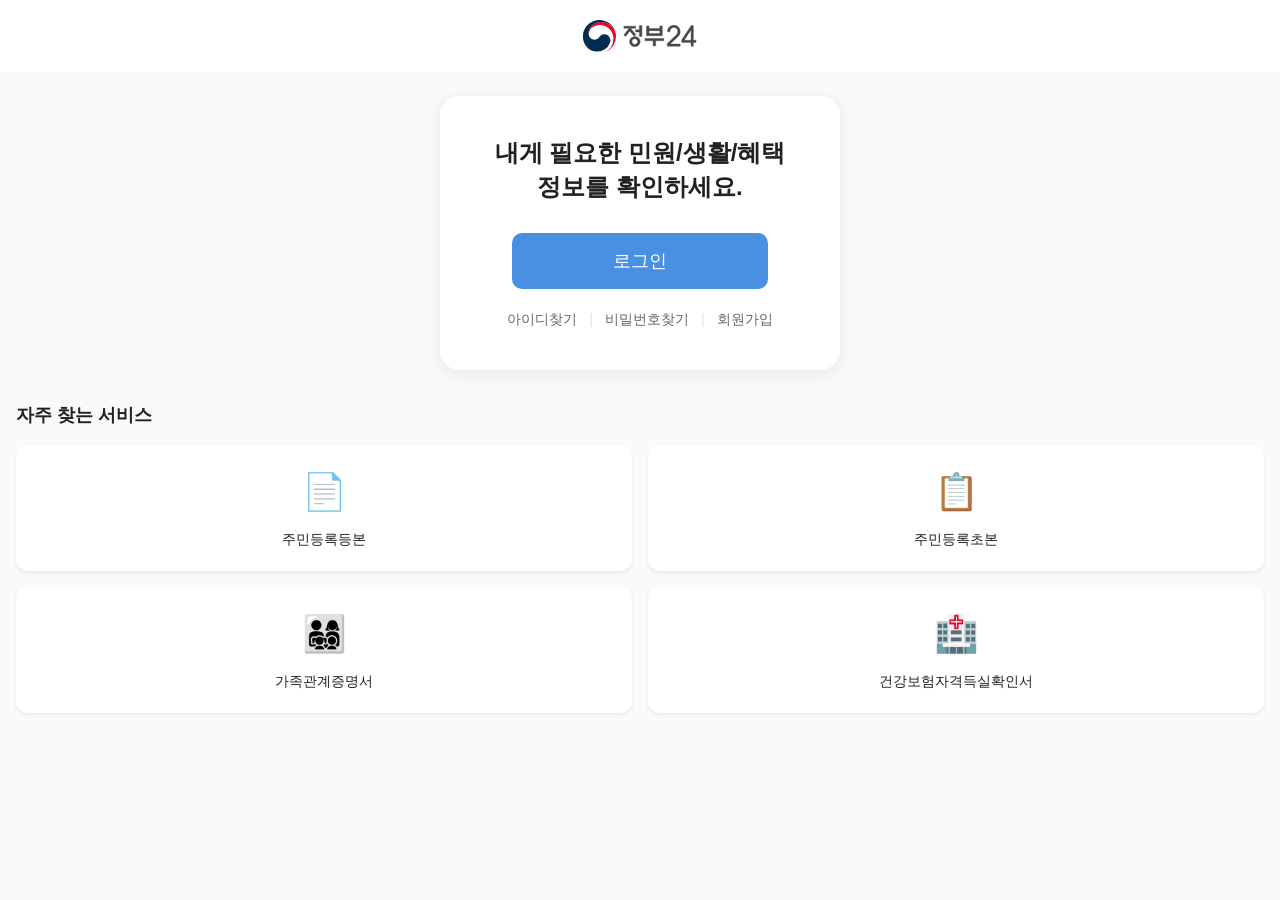
==== example/apps/government24/pages/index/index.html @ cc3d6030 "feat: add poc presentation assets and designs" ====
<!DOCTYPE html>
<html lang="ko">
  <head>
    <meta charset="UTF-8" />
    <meta name="viewport" content="width=device-width, initial-scale=1.0" />
    <title>정부24</title>
    <link rel="stylesheet" href="../../app.css" />
    <link rel="stylesheet" href="index.css" />
  </head>
  <body>
    <div class="container">
      <!-- 헤더 -->
      <header class="header">
        <img
          src="../../assets/images/img-gov-logo.svg"
          alt="정부24"
          class="logo-image"
        />
      </header>

      <!-- 로그인 카드 -->
      <div class="login-card">
        <h2 class="login-title">
          내게 필요한 민원/생활/혜택<br />
          정보를 확인하세요.
        </h2>
        <button class="login-button" onclick="handleLogin()">로그인</button>
        <div class="login-links">
          <a href="#" onclick="handleFindId()">아이디찾기</a>
          <span class="divider">|</span>
          <a href="#" onclick="handleFindPassword()">비밀번호찾기</a>
          <span class="divider">|</span>
          <a href="#" onclick="handleSignup()">회원가입</a>
        </div>
      </div>

      <!-- 인기 서비스 -->
      <section class="popular-services">
        <h2 class="section-title">자주 찾는 서비스</h2>
        <div class="service-grid">
          <div
            class="service-item"
            onclick="handleServiceClick('주민등록등본')"
          >
            <div class="service-icon">📄</div>
            <span class="service-name">주민등록등본</span>
          </div>
          <div
            class="service-item"
            onclick="handleServiceClick('주민등록초본')"
          >
            <div class="service-icon">📋</div>
            <span class="service-name">주민등록초본</span>
          </div>
          <div
            class="service-item"
            onclick="handleServiceClick('가족관계증명서')"
          >
            <div class="service-icon">👨‍👩‍👧‍👦</div>
            <span class="service-name">가족관계증명서</span>
          </div>
          <div
            class="service-item"
            onclick="handleServiceClick('건강보험자격득실확인서')"
          >
            <div class="service-icon">🏥</div>
            <span class="service-name">건강보험자격득실확인서</span>
          </div>
        </div>
      </section>
    </div>

    <script src="../../app.js"></script>
    <script src="index.js"></script>
  </body>
</html>
---- example/apps/government24/app.css ----
/* 정부24 미니앱 전역 스타일 */
:root {
  --primary-color: #1976D2;
  --secondary-color: #F5F5F5;
  --text-primary: #212121;
  --text-secondary: #757575;
  --border-color: #E0E0E0;
}

* {
  margin: 0;
  padding: 0;
  box-sizing: border-box;
}

body {
  font-family: -apple-system, BlinkMacSystemFont, 'Segoe UI', Roboto, sans-serif;
  color: var(--text-primary);
  background-color: #FAFAFA;
  line-height: 1.5;
}

/* 공통 컴포넌트 스타일 */
.container {
  max-width: 100%;
  padding: 0 16px;
}

.button {
  display: inline-block;
  padding: 12px 24px;
  background-color: var(--primary-color);
  color: white;
  border: none;
  border-radius: 8px;
  font-size: 16px;
  font-weight: 500;
  cursor: pointer;
  transition: all 0.3s ease;
}

.button:hover {
  background-color: #1565C0;
}

.button:active {
  background-color: #0D47A1;
}

.section-title {
  font-size: 18px;
  font-weight: 600;
  color: var(--text-primary);
  margin-bottom: 16px;
}
---- example/apps/government24/pages/index/index.css ----
/* 정부24 인덱스 페이지 스타일 */
.header {
  display: flex;
  align-items: center;
  justify-content: center;
  gap: 12px;
  padding: 20px 0;
  background: white;
  margin: 0 -16px 24px -16px;
}

.logo-image {
  height: 32px;
  width: auto;
}

.header .divider {
  color: #ddd;
  font-size: 20px;
}

/* 로그인 카드 */
.login-card {
  background: white;
  border-radius: 20px;
  box-shadow: 0 4px 20px rgba(0, 0, 0, 0.08);
  padding: 40px;
  margin: 0 auto 32px;
  max-width: 400px;
  text-align: center;
}

.login-title {
  font-size: 24px;
  font-weight: bold;
  color: var(--text-primary);
  line-height: 1.4;
  margin-bottom: 30px;
}

.login-button {
  width: 80%;
  height: 56px;
  background-color: #4a90e2;
  color: white;
  border: none;
  border-radius: 10px;
  font-size: 18px;
  font-weight: 500;
  cursor: pointer;
  transition: all 0.3s ease;
  margin-bottom: 20px;
}

.login-button:hover {
  background-color: #357abd;
  transform: translateY(-1px);
  box-shadow: 0 4px 12px rgba(74, 144, 226, 0.3);
}

.login-button:active {
  transform: translateY(0);
}

.login-links {
  display: flex;
  justify-content: center;
  align-items: center;
  gap: 12px;
  font-size: 14px;
}

.login-links a {
  color: #666;
  text-decoration: none;
  transition: all 0.2s ease;
}

.login-links a:hover {
  color: #4a90e2;
  text-decoration: underline;
}

.login-links .divider {
  color: #ddd;
}

/* 인기 서비스 그리드 */
.popular-services {
  margin-bottom: 32px;
}

.service-grid {
  display: grid;
  grid-template-columns: repeat(2, 1fr);
  gap: 16px;
}

.service-item {
  background: white;
  border-radius: 12px;
  padding: 20px;
  text-align: center;
  cursor: pointer;
  transition: all 0.3s ease;
  box-shadow: 0 2px 4px rgba(0, 0, 0, 0.08);
}

.service-item:hover {
  box-shadow: 0 4px 12px rgba(0, 0, 0, 0.15);
}

.service-item:active {
  transform: scale(0.98);
}

.service-icon {
  font-size: 36px;
  margin-bottom: 8px;
}

.service-name {
  font-size: 14px;
  color: var(--text-primary);
  font-weight: 500;
}
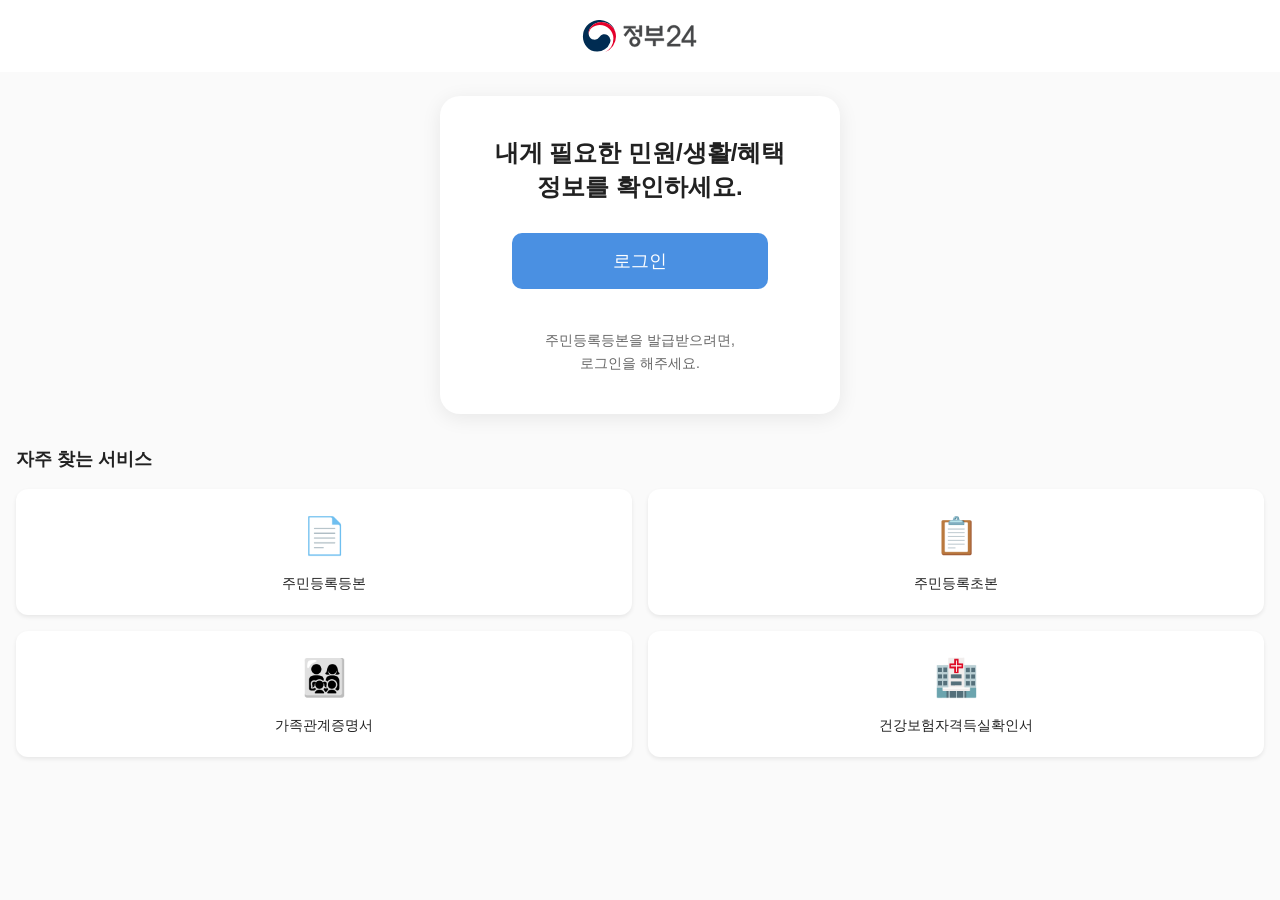
==== commit f6dd14f9: "fix: update GOV24 mini app design" ====
--- a/example/apps/government24/pages/index/index.html
+++ b/example/apps/government24/pages/index/index.html
@@ -6,6 +6,7 @@
     <title>정부24</title>
     <link rel="stylesheet" href="../../app.css" />
     <link rel="stylesheet" href="index.css" />
+    <script src="../../app.js"></script>
   </head>
   <body>
     <div class="container">
@@ -25,13 +26,10 @@
           정보를 확인하세요.
         </h2>
         <button class="login-button" onclick="handleLogin()">로그인</button>
-        <div class="login-links">
-          <a href="#" onclick="handleFindId()">아이디찾기</a>
-          <span class="divider">|</span>
-          <a href="#" onclick="handleFindPassword()">비밀번호찾기</a>
-          <span class="divider">|</span>
-          <a href="#" onclick="handleSignup()">회원가입</a>
-        </div>
+        <p class="login-notice">
+          주민등록등본을 발급받으려면,<br />
+          로그인을 해주세요.
+        </p>
       </div>
 
       <!-- 인기 서비스 -->
@@ -70,7 +68,6 @@
       </section>
     </div>
 
-    <script src="../../app.js"></script>
     <script src="index.js"></script>
   </body>
 </html>
--- a/example/apps/government24/pages/index/index.css
+++ b/example/apps/government24/pages/index/index.css
@@ -62,27 +62,13 @@
   transform: translateY(0);
 }
 
-.login-links {
-  display: flex;
-  justify-content: center;
-  align-items: center;
-  gap: 12px;
+/* 로그인 안내 문구 */
+.login-notice {
+  color: #666;
   font-size: 14px;
-}
-
-.login-links a {
-  color: #666;
-  text-decoration: none;
-  transition: all 0.2s ease;
-}
-
-.login-links a:hover {
-  color: #4a90e2;
-  text-decoration: underline;
-}
-
-.login-links .divider {
-  color: #ddd;
+  text-align: center;
+  margin-top: 20px;
+  line-height: 1.6;
 }
 
 /* 인기 서비스 그리드 */
